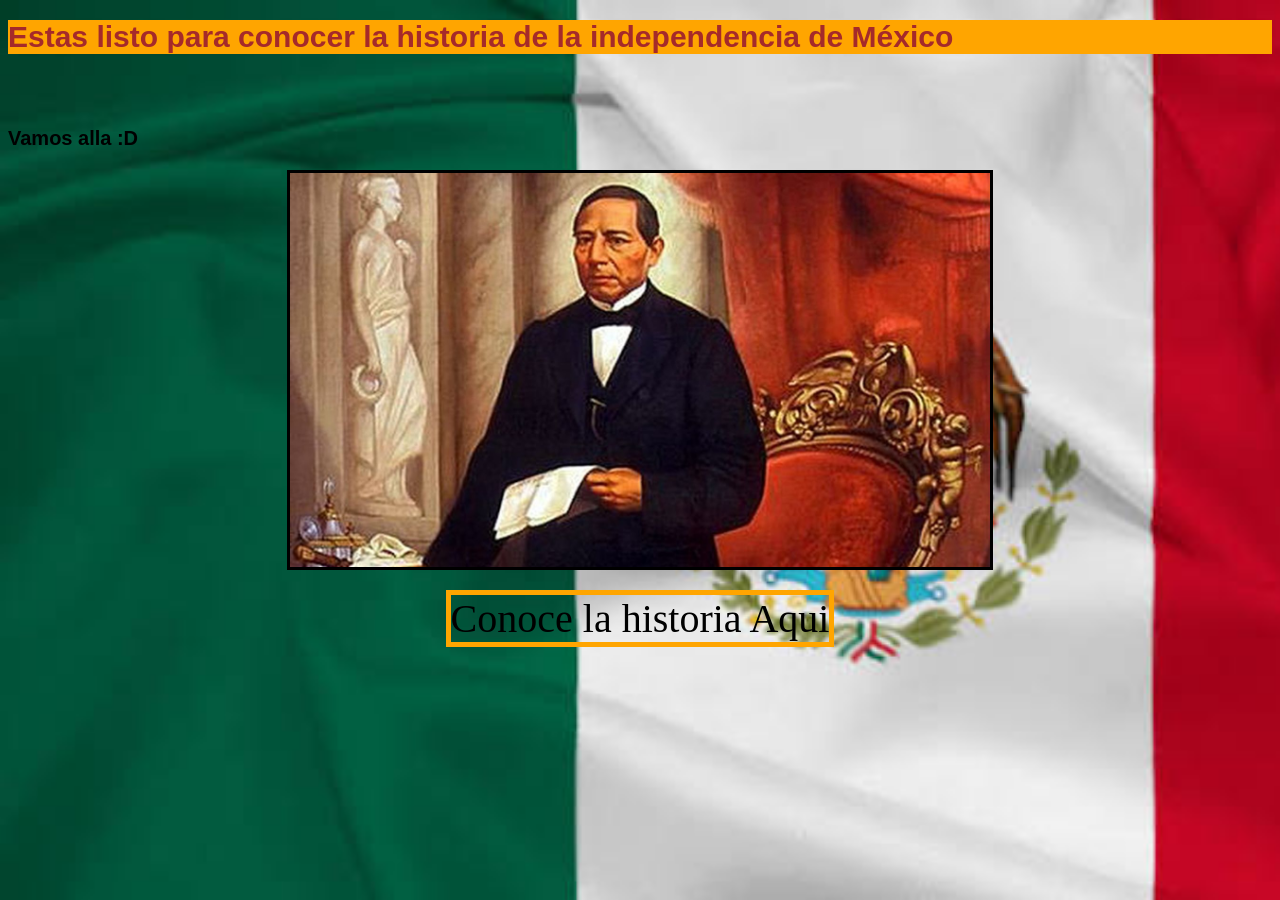
==== index.html @ cd26a4f6 "Add files via upload" ====
<!DOCTYPE html>
<html lang="en">
<head>
    <meta charset="UTF-8">
    <meta name="viewport" content="width=device-width, initial-scale=1.0">
    <title>Conciencia Historica II</title>
    <link rel="stylesheet" href="disenioPagina.css">
    <link rel="icon" type="BanderaMexico" href="BanderaMexico.jpg">
    <style>
        body{
            background-image:url(BanderaMexico.jpg);
            background-size: cover;
            background-repeat: repeat;
            background-attachment: fixed;
        }
    </style>
</head>
<body>
    <h1>Estas listo para conocer la historia de la independencia de México</h1>
    <br>
    <br>

    <h2>Vamos alla :D</h2>
    <img src="BenitoJuarez.jpeg" alt="Imagen de benito" class="benitoj">
    <a href="Formulario.html"class="button">Conoce la historia Aqui</a>
</body>
</html>
---- disenioPagina.css ----
h1{
    background: orange;
    background-color: none;
    font-size: 30px;
    font-family: Arial, Helvetica, sans-serif;
    color: brown;

}

h2{
    background:none;
    background-color: none;
    font-size: 20px;
    font-family: Arial, Helvetica, sans-serif;
    color: black;

}

p{
    color: black;
    font-family: Arial, Helvetica, sans-serif;
    font-size: 14px;
}

video{
    position: center;
}

.button {
    text-decoration: none;
    text-decoration: none;
    color: rgb(0, 0, 0);
    text-align:center;
    font-size:40px;
    border: 5px solid orange;
    display: block;
    width: fit-content;
    margin: 20px auto;

}
.buton{
    color:black;
    text-align:center;
    font-size: 15px;
    font-family: 'Lucida Sans', 'Lucida Sans Regular', 'Lucida Grande', 'Lucida Sans Unicode', Geneva, Verdana, sans-serif;
}

.imagenliberal{
    position: absolute;
    right: 20px;
    top: 100px;
     border: 3px solid black;
}

.benitoj{
display: block;
    width: 700px;
    height: auto;
    border: 3px solid black;
    margin: 20px auto;
}
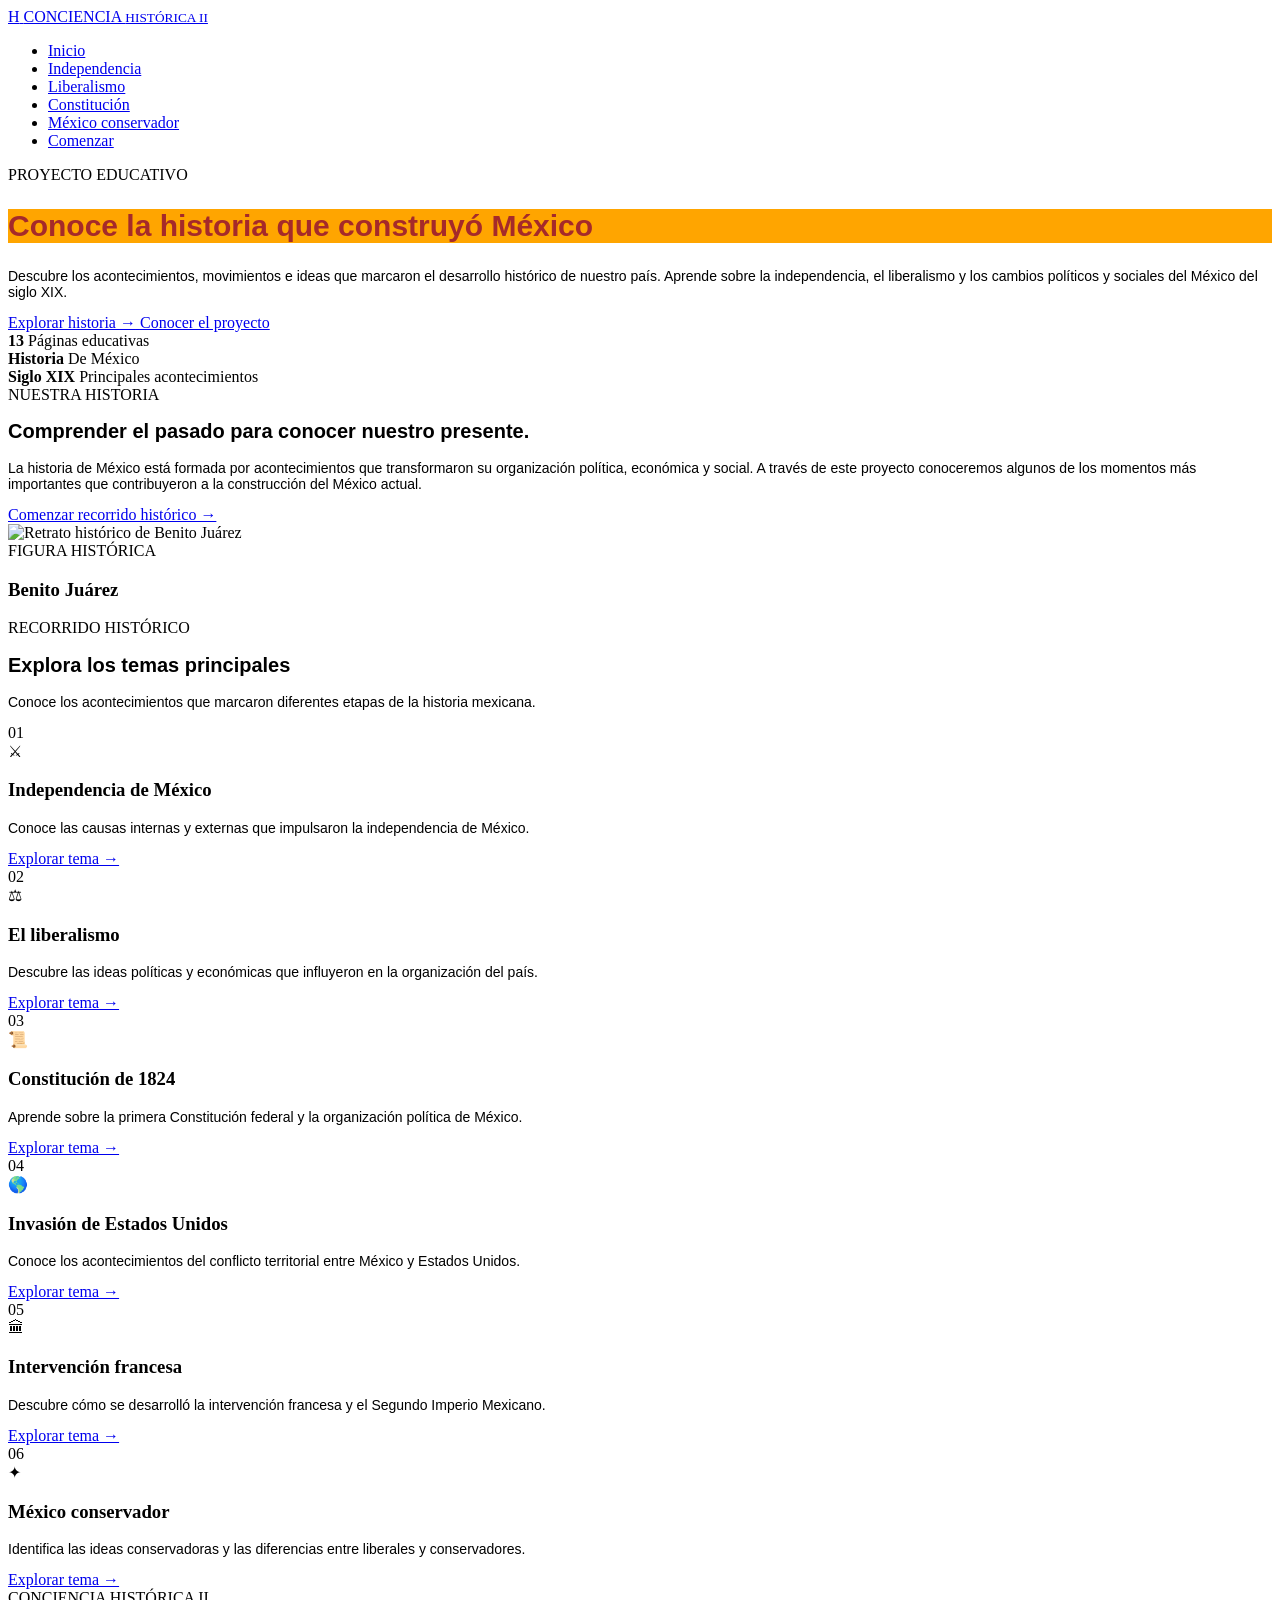
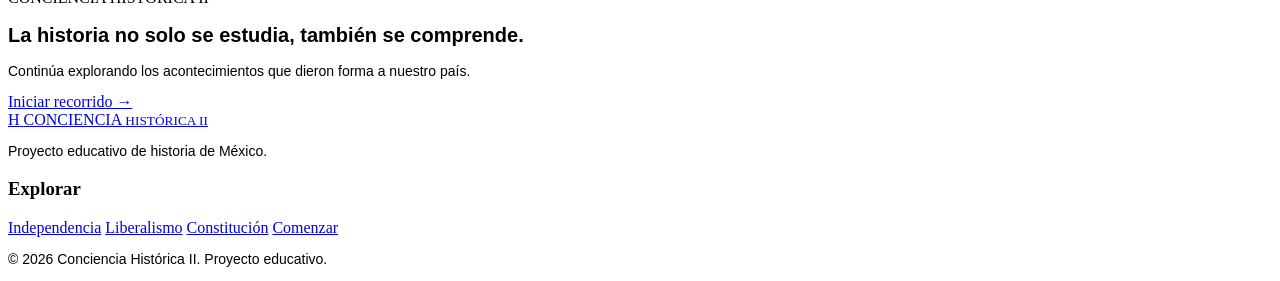
==== commit dd76e6eb: "Revise index.html for improved structure and SEO Updated the HTML structure and added new sections f" ====
--- a/index.html
+++ b/index.html
@@ -1,27 +1,430 @@
 <!DOCTYPE html>
-<html lang="en">
+<html lang="es">
+
 <head>
     <meta charset="UTF-8">
     <meta name="viewport" content="width=device-width, initial-scale=1.0">
-    <title>Conciencia Historica II</title>
+
+    <meta name="description"
+        content="Proyecto educativo de Conciencia Histórica II. Conoce acontecimientos importantes de la historia de México.">
+
+    <title>Conciencia Histórica II | Historia de México</title>
+
     <link rel="stylesheet" href="disenioPagina.css">
-    <link rel="icon" type="BanderaMexico" href="BanderaMexico.jpg">
-    <style>
-        body{
-            background-image:url(BanderaMexico.jpg);
-            background-size: cover;
-            background-repeat: repeat;
-            background-attachment: fixed;
-        }
-    </style>
+    <link rel="icon" href="img/BanderaMexico.jpg" type="image/jpeg">
+
+    <link rel="preconnect" href="https://fonts.googleapis.com">
+    <link rel="preconnect" href="https://fonts.gstatic.com" crossorigin>
+
+    <link href="https://fonts.googleapis.com/css2?family=DM+Sans:wght@400;500;600;700;800&family=Playfair+Display:wght@600;700;800&display=swap"
+        rel="stylesheet">
 </head>
+
 <body>
-    <h1>Estas listo para conocer la historia de la independencia de México</h1>
-    <br>
-    <br>
-
-    <h2>Vamos alla :D</h2>
-    <img src="BenitoJuarez.jpeg" alt="Imagen de benito" class="benitoj">
-    <a href="Formulario.html"class="button">Conoce la historia Aqui</a>
+
+    <!-- ENCABEZADO -->
+    <header class="header">
+
+        <nav class="navbar container">
+
+            <a href="index.html" class="logo">
+                <span class="logo-icon">H</span>
+
+                <span>
+                    CONCIENCIA
+                    <small>HISTÓRICA II</small>
+                </span>
+            </a>
+
+            <ul class="nav-links">
+
+                <li>
+                    <a href="index.html" class="active">Inicio</a>
+                </li>
+
+                <li>
+                    <a href="Pagina1.html">Independencia</a>
+                </li>
+
+                <li>
+                    <a href="liberalismo.html">Liberalismo</a>
+                </li>
+
+                <li>
+                    <a href="constitucion.html">Constitución</a>
+                </li>
+
+                <li>
+                    <a href="MexicoConservador.html">México conservador</a>
+                </li>
+
+                <li>
+                    <a href="Formulario.html" class="nav-button">
+                        Comenzar
+                    </a>
+                </li>
+
+            </ul>
+
+        </nav>
+
+    </header>
+
+
+    <main>
+
+        <!-- PORTADA PRINCIPAL -->
+        <section class="hero">
+
+            <div class="hero-overlay"></div>
+
+            <div class="container hero-content">
+
+                <span class="section-tag">
+                    PROYECTO EDUCATIVO
+                </span>
+
+                <h1>
+                    Conoce la historia
+                    <span>que construyó México</span>
+                </h1>
+
+                <p>
+                    Descubre los acontecimientos, movimientos e ideas
+                    que marcaron el desarrollo histórico de nuestro país.
+                    Aprende sobre la independencia, el liberalismo y
+                    los cambios políticos y sociales del México del siglo XIX.
+                </p>
+
+                <div class="hero-buttons">
+
+                    <a href="Formulario.html" class="btn btn-primary">
+                        Explorar historia
+                        <span>→</span>
+                    </a>
+
+                    <a href="#contenido" class="btn btn-outline">
+                        Conocer el proyecto
+                    </a>
+
+                </div>
+
+                <div class="hero-info">
+
+                    <div>
+                        <strong>13</strong>
+                        <span>Páginas educativas</span>
+                    </div>
+
+                    <div>
+                        <strong>Historia</strong>
+                        <span>De México</span>
+                    </div>
+
+                    <div>
+                        <strong>Siglo XIX</strong>
+                        <span>Principales acontecimientos</span>
+                    </div>
+
+                </div>
+
+            </div>
+
+        </section>
+
+
+        <!-- INTRODUCCIÓN -->
+        <section class="intro section-padding" id="contenido">
+
+            <div class="container intro-grid">
+
+                <article class="intro-text">
+
+                    <span class="section-tag">
+                        NUESTRA HISTORIA
+                    </span>
+
+                    <h2>
+                        Comprender el pasado
+                        para conocer nuestro presente.
+                    </h2>
+
+                    <p>
+                        La historia de México está formada por acontecimientos
+                        que transformaron su organización política, económica
+                        y social.
+
+                        A través de este proyecto conoceremos algunos de los
+                        momentos más importantes que contribuyeron a la
+                        construcción del México actual.
+                    </p>
+
+                    <a href="Formulario.html" class="text-link">
+                        Comenzar recorrido histórico →
+                    </a>
+
+                </article>
+
+
+                <article class="intro-image">
+
+                    <img
+                        src="img/BenitoJuarez.jpeg"
+                        alt="Retrato histórico de Benito Juárez">
+
+                    <div class="image-caption">
+
+                        <span>FIGURA HISTÓRICA</span>
+
+                        <h3>Benito Juárez</h3>
+
+                    </div>
+
+                </article>
+
+            </div>
+
+        </section>
+
+
+        <!-- TEMAS PRINCIPALES -->
+        <section class="topics section-padding">
+
+            <div class="container">
+
+                <div class="section-heading">
+
+                    <span class="section-tag">
+                        RECORRIDO HISTÓRICO
+                    </span>
+
+                    <h2>
+                        Explora los temas principales
+                    </h2>
+
+                    <p>
+                        Conoce los acontecimientos que marcaron
+                        diferentes etapas de la historia mexicana.
+                    </p>
+
+                </div>
+
+
+                <div class="topics-grid">
+
+
+                    <article class="topic-card">
+
+                        <div class="topic-number">01</div>
+
+                        <div class="topic-icon">⚔</div>
+
+                        <h3>Independencia de México</h3>
+
+                        <p>
+                            Conoce las causas internas y externas que
+                            impulsaron la independencia de México.
+                        </p>
+
+                        <a href="Pagina1.html">
+                            Explorar tema →
+                        </a>
+
+                    </article>
+
+
+                    <article class="topic-card">
+
+                        <div class="topic-number">02</div>
+
+                        <div class="topic-icon">⚖</div>
+
+                        <h3>El liberalismo</h3>
+
+                        <p>
+                            Descubre las ideas políticas y económicas
+                            que influyeron en la organización del país.
+                        </p>
+
+                        <a href="liberalismo.html">
+                            Explorar tema →
+                        </a>
+
+                    </article>
+
+
+                    <article class="topic-card">
+
+                        <div class="topic-number">03</div>
+
+                        <div class="topic-icon">📜</div>
+
+                        <h3>Constitución de 1824</h3>
+
+                        <p>
+                            Aprende sobre la primera Constitución
+                            federal y la organización política de México.
+                        </p>
+
+                        <a href="constitucion.html">
+                            Explorar tema →
+                        </a>
+
+                    </article>
+
+
+                    <article class="topic-card">
+
+                        <div class="topic-number">04</div>
+
+                        <div class="topic-icon">🌎</div>
+
+                        <h3>Invasión de Estados Unidos</h3>
+
+                        <p>
+                            Conoce los acontecimientos del conflicto
+                            territorial entre México y Estados Unidos.
+                        </p>
+
+                        <a href="invasionEstadosUnidos.html">
+                            Explorar tema →
+                        </a>
+
+                    </article>
+
+
+                    <article class="topic-card">
+
+                        <div class="topic-number">05</div>
+
+                        <div class="topic-icon">🏛</div>
+
+                        <h3>Intervención francesa</h3>
+
+                        <p>
+                            Descubre cómo se desarrolló la intervención
+                            francesa y el Segundo Imperio Mexicano.
+                        </p>
+
+                        <a href="intervencionFrancesa.html">
+                            Explorar tema →
+                        </a>
+
+                    </article>
+
+
+                    <article class="topic-card">
+
+                        <div class="topic-number">06</div>
+
+                        <div class="topic-icon">✦</div>
+
+                        <h3>México conservador</h3>
+
+                        <p>
+                            Identifica las ideas conservadoras y las
+                            diferencias entre liberales y conservadores.
+                        </p>
+
+                        <a href="MexicoConservador.html">
+                            Explorar tema →
+                        </a>
+
+                    </article>
+
+
+                </div>
+
+            </div>
+
+        </section>
+
+
+        <!-- SECCIÓN FINAL -->
+        <section class="history-banner">
+
+            <div class="container banner-content">
+
+                <div>
+
+                    <span class="section-tag">
+                        CONCIENCIA HISTÓRICA II
+                    </span>
+
+                    <h2>
+                        La historia no solo se estudia,
+                        también se comprende.
+                    </h2>
+
+                    <p>
+                        Continúa explorando los acontecimientos
+                        que dieron forma a nuestro país.
+                    </p>
+
+                </div>
+
+                <a href="Formulario.html" class="btn btn-gold">
+                    Iniciar recorrido →
+                </a>
+
+            </div>
+
+        </section>
+
+    </main>
+
+
+    <!-- PIE DE PÁGINA -->
+    <footer class="footer">
+
+        <div class="container footer-content">
+
+            <div>
+
+                <a href="index.html" class="logo footer-logo">
+
+                    <span class="logo-icon">H</span>
+
+                    <span>
+                        CONCIENCIA
+                        <small>HISTÓRICA II</small>
+                    </span>
+
+                </a>
+
+                <p>
+                    Proyecto educativo de historia de México.
+                </p>
+
+            </div>
+
+            <div class="footer-links">
+
+                <h3>Explorar</h3>
+
+                <a href="Pagina1.html">Independencia</a>
+
+                <a href="liberalismo.html">Liberalismo</a>
+
+                <a href="constitucion.html">Constitución</a>
+
+                <a href="Formulario.html">Comenzar</a>
+
+            </div>
+
+        </div>
+
+        <div class="footer-bottom">
+
+            <p>
+                © 2026 Conciencia Histórica II.
+                Proyecto educativo.
+            </p>
+
+        </div>
+
+    </footer>
+
 </body>
-</html>+
+</html>
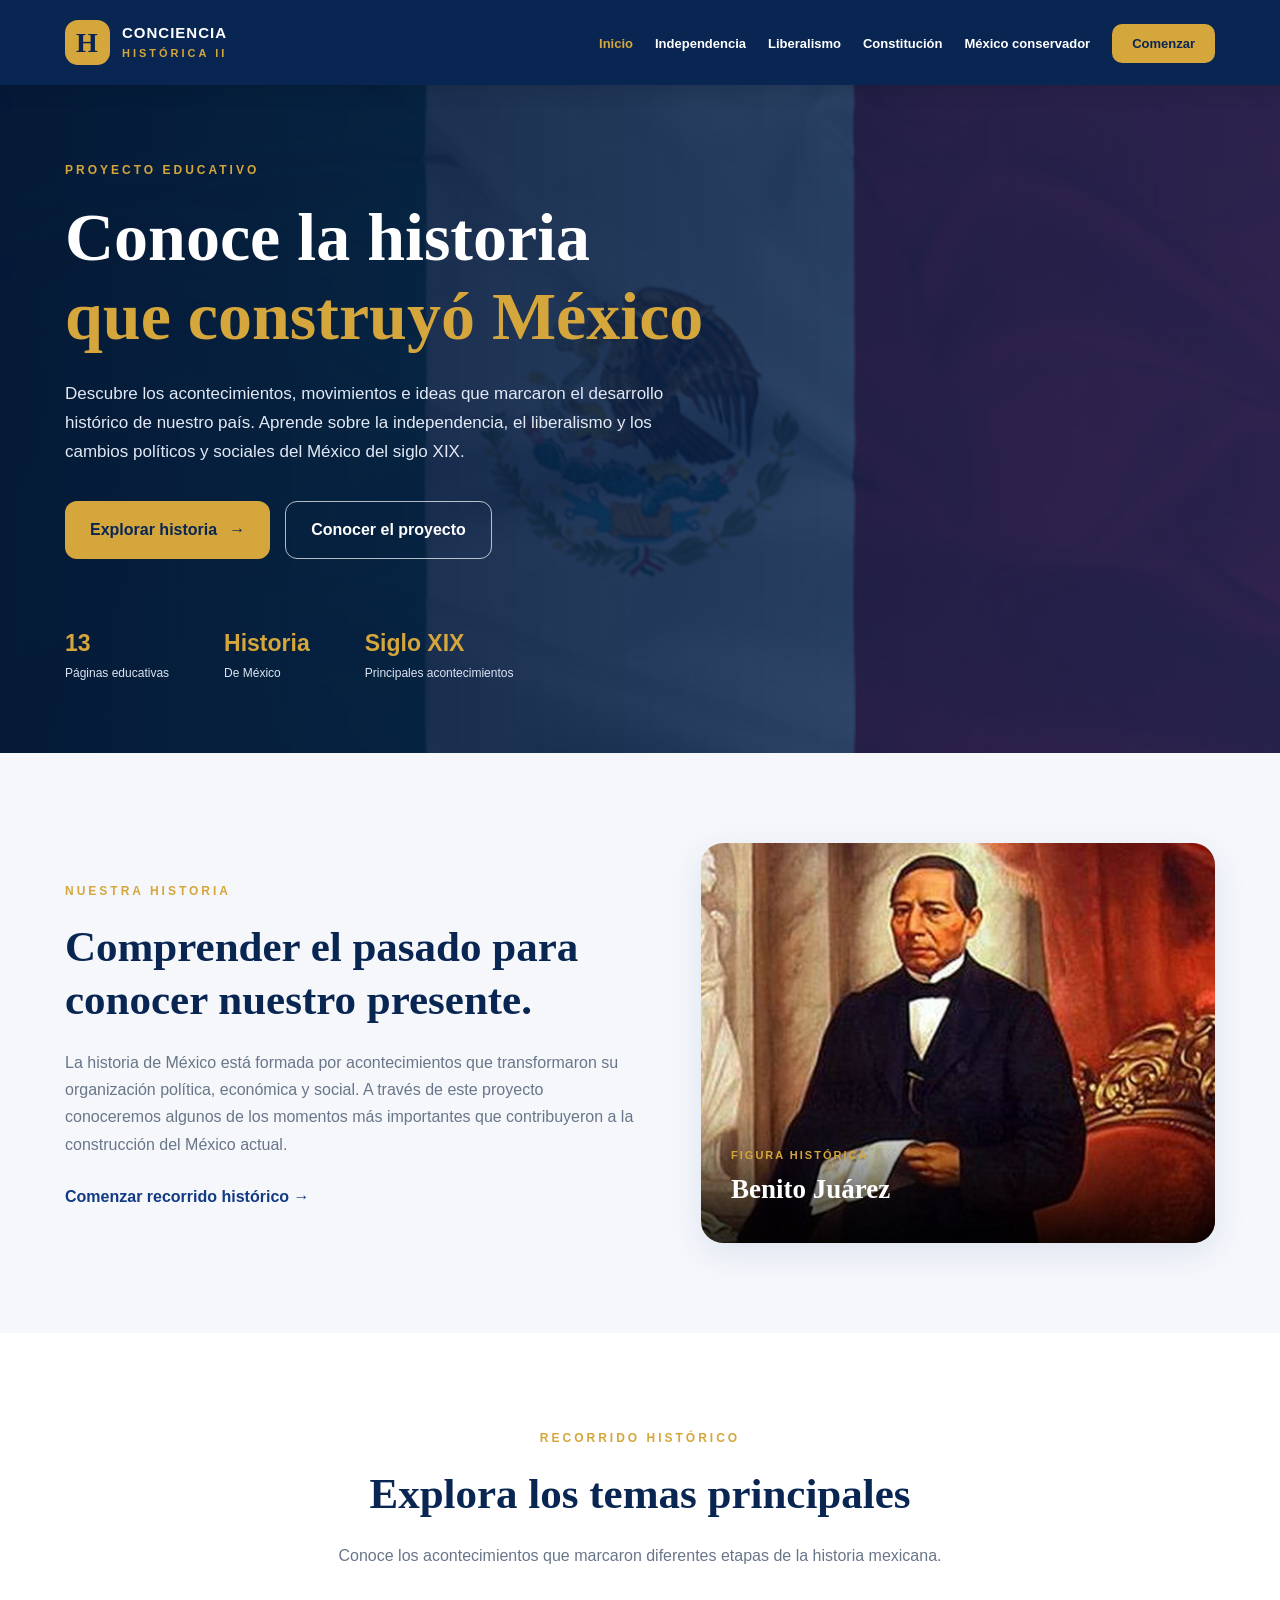
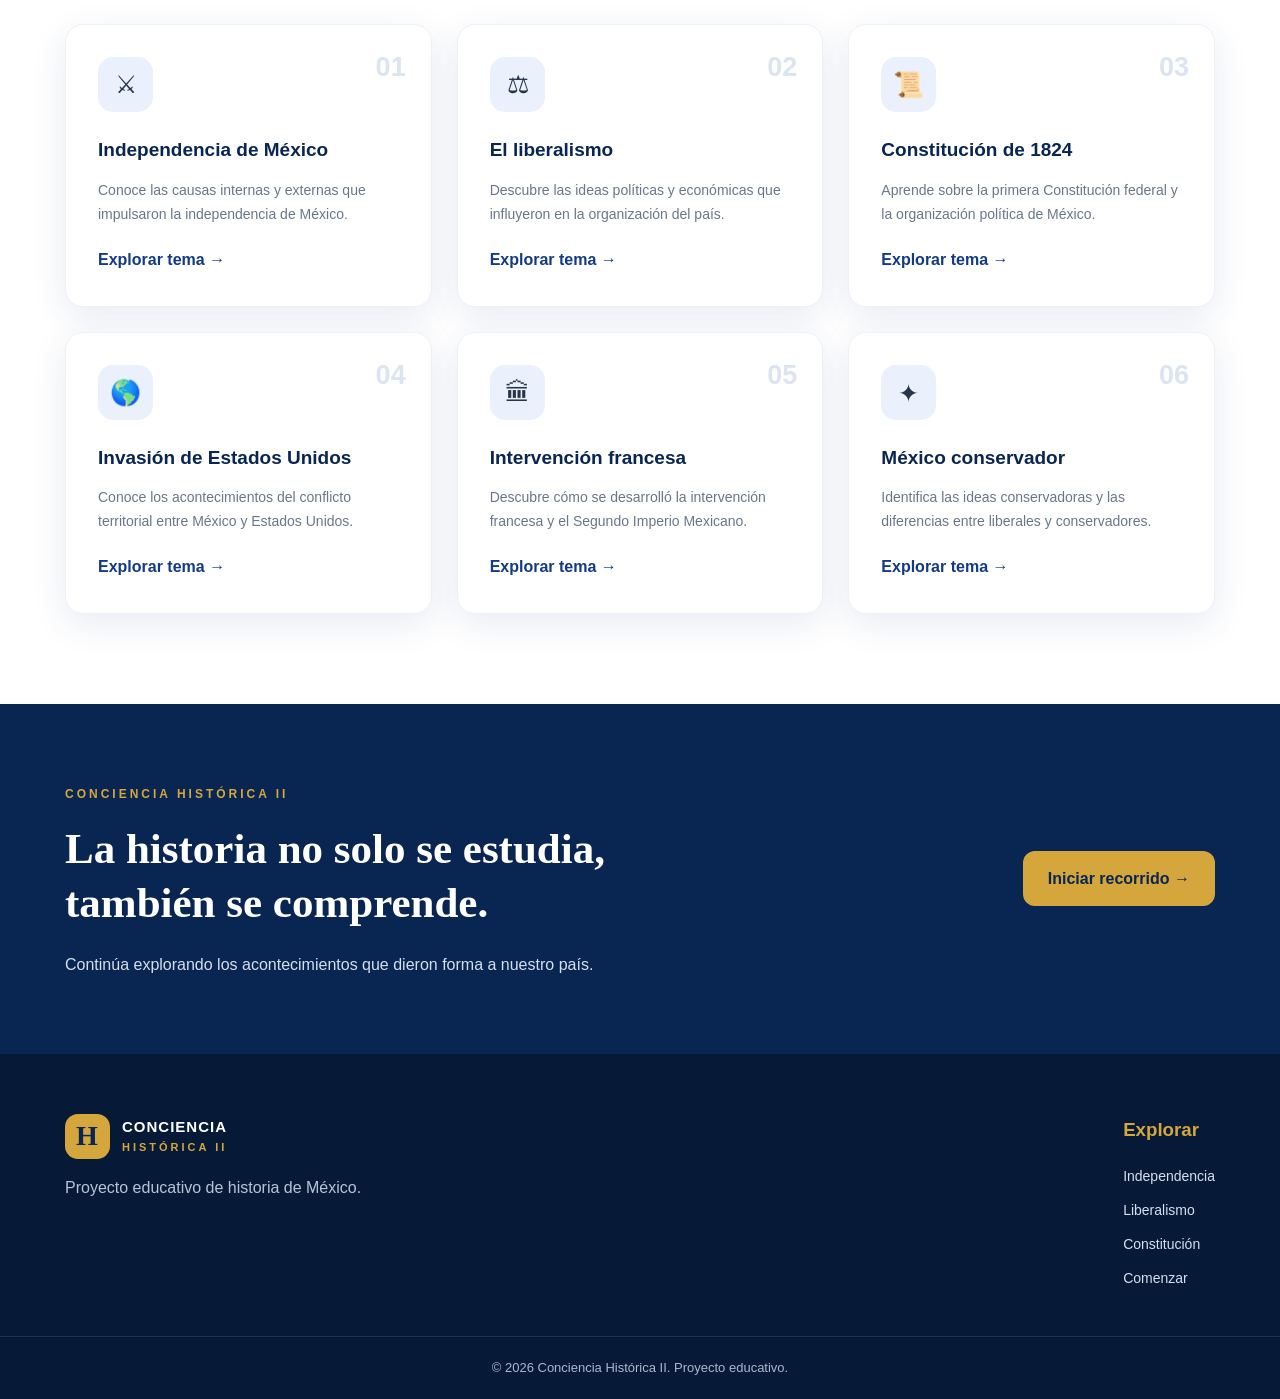
==== commit cd7fd6c1: "Add files via upload" ====
--- a/index.html
+++ b/index.html
@@ -11,7 +11,7 @@
     <title>Conciencia Histórica II | Historia de México</title>
 
     <link rel="stylesheet" href="disenioPagina.css">
-    <link rel="icon" href="img/BanderaMexico.jpg" type="image/jpeg">
+    <link rel="icon" href="BanderaMexico.jpg" type="image/jpeg">
 
     <link rel="preconnect" href="https://fonts.googleapis.com">
     <link rel="preconnect" href="https://fonts.gstatic.com" crossorigin>
@@ -169,7 +169,7 @@
                 <article class="intro-image">
 
                     <img
-                        src="img/BenitoJuarez.jpeg"
+                        src="BenitoJuarez.jpeg"
                         alt="Retrato histórico de Benito Juárez">
 
                     <div class="image-caption">
--- a/disenioPagina.css
+++ b/disenioPagina.css
@@ -1,62 +1 @@
-h1{
-    background: orange;
-    background-color: none;
-    font-size: 30px;
-    font-family: Arial, Helvetica, sans-serif;
-    color: brown;
-
-}
-
-h2{
-    background:none;
-    background-color: none;
-    font-size: 20px;
-    font-family: Arial, Helvetica, sans-serif;
-    color: black;
-
-}
-
-p{
-    color: black;
-    font-family: Arial, Helvetica, sans-serif;
-    font-size: 14px;
-}
-
-video{
-    position: center;
-}
-
-.button {
-    text-decoration: none;
-    text-decoration: none;
-    color: rgb(0, 0, 0);
-    text-align:center;
-    font-size:40px;
-    border: 5px solid orange;
-    display: block;
-    width: fit-content;
-    margin: 20px auto;
-
-}
-.buton{
-    color:black;
-    text-align:center;
-    font-size: 15px;
-    font-family: 'Lucida Sans', 'Lucida Sans Regular', 'Lucida Grande', 'Lucida Sans Unicode', Geneva, Verdana, sans-serif;
-}
-
-.imagenliberal{
-    position: absolute;
-    right: 20px;
-    top: 100px;
-     border: 3px solid black;
-}
-
-.benitoj{
-display: block;
-    width: 700px;
-    height: auto;
-    border: 3px solid black;
-    margin: 20px auto;
-}
-
+@import url("adorno.css");
